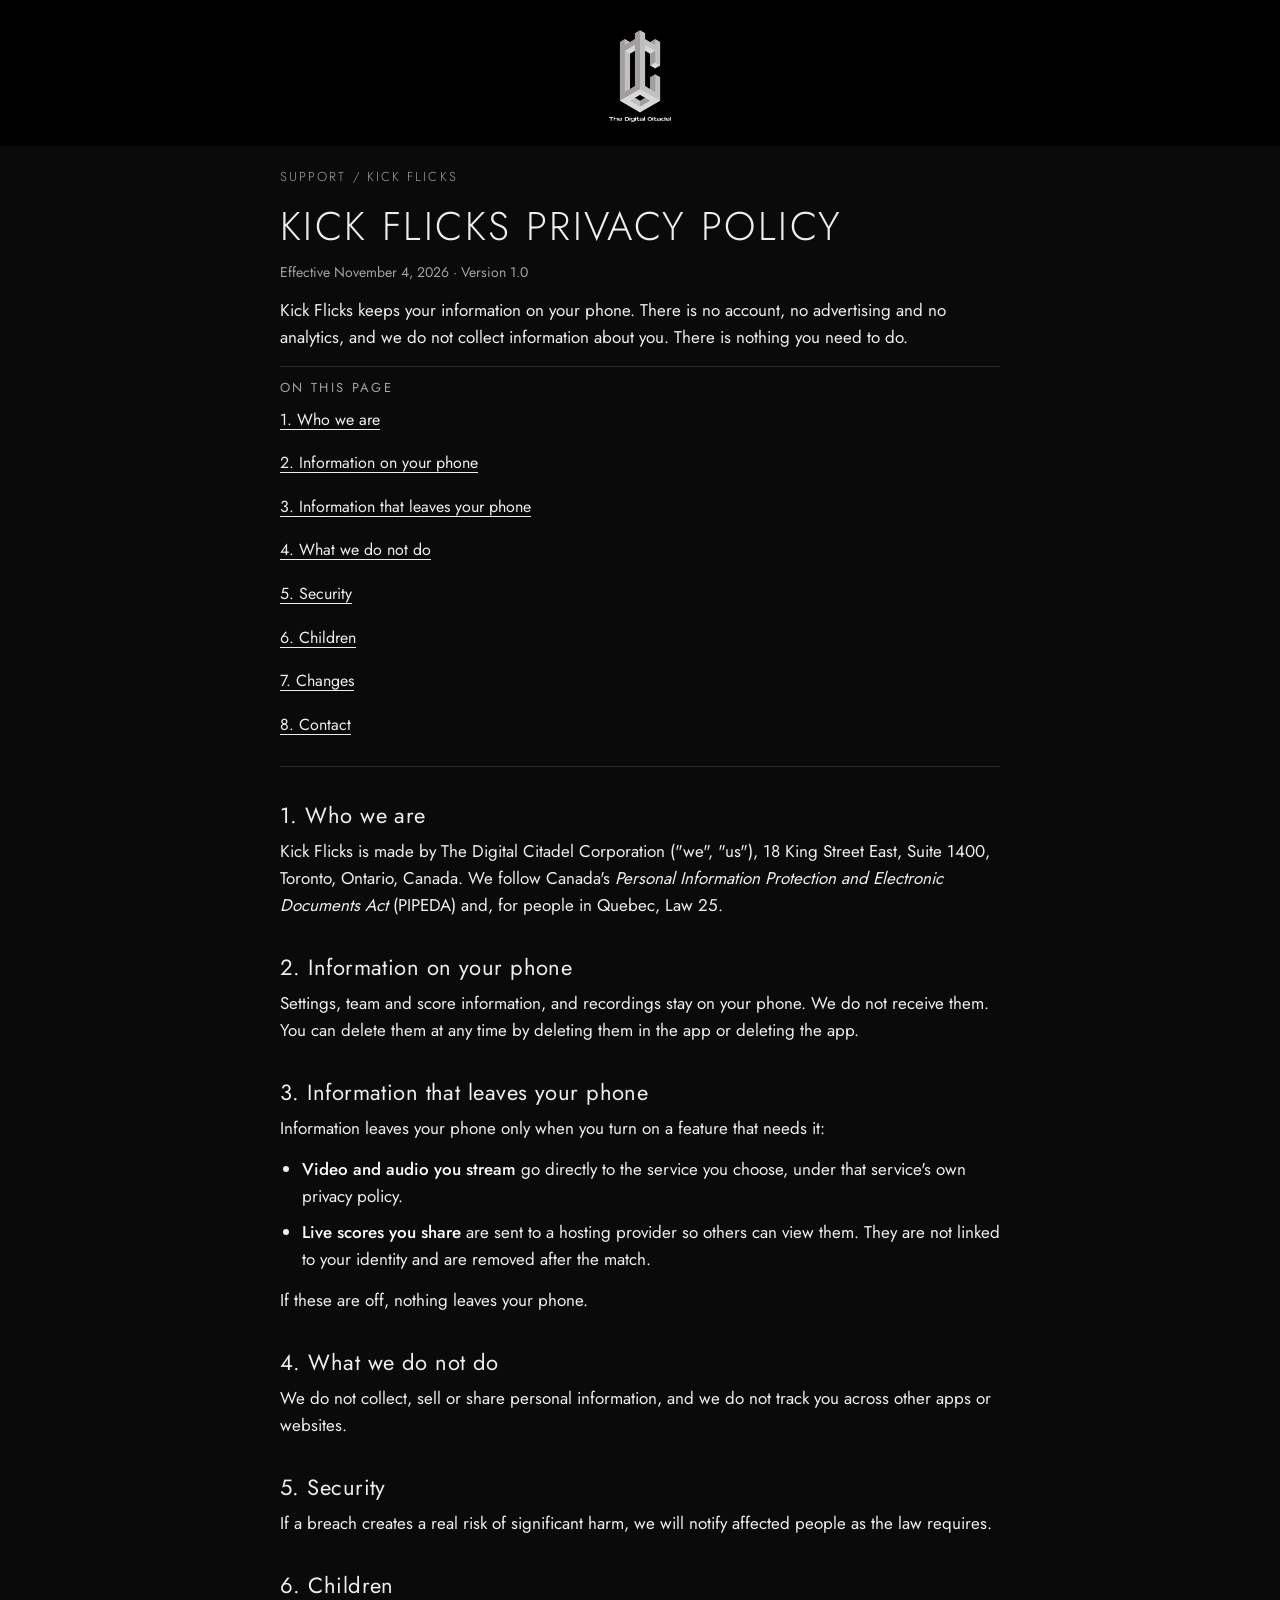
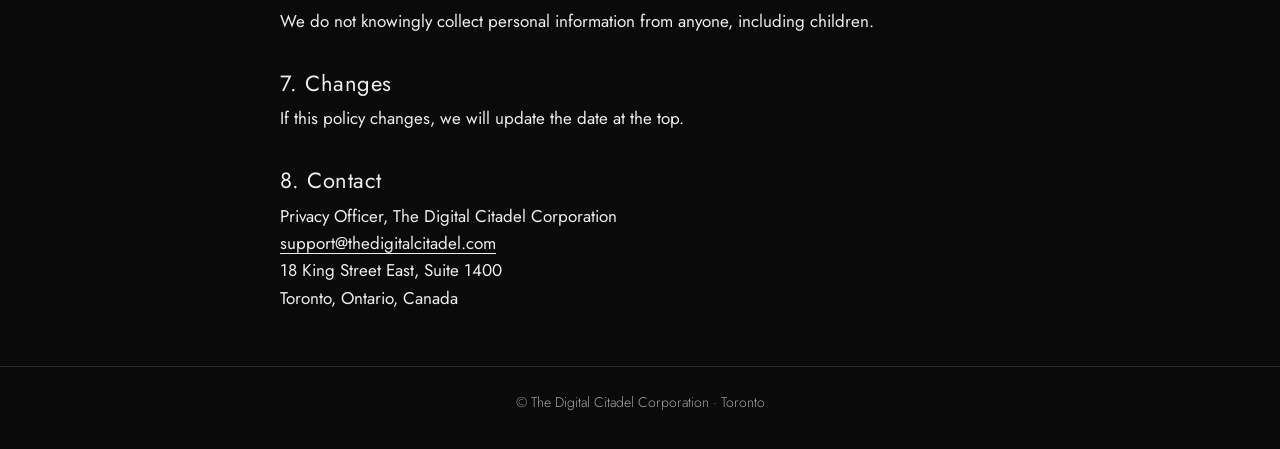
==== kickflicks/privacy/index.html @ 508fe77c "Add Kick Flicks privacy policy" ====
<!DOCTYPE html>
<html lang="en">
<head>
<meta charset="utf-8">
<meta name="viewport" content="width=device-width, initial-scale=1">
<title>Kick Flicks Privacy Policy</title>
<meta name="description" content="Privacy policy for the Kick Flicks app by The Digital Citadel Corporation.">
<link rel="canonical" href="https://support.thedigitalcitadel.com/kickflicks/privacy/">
<link rel="stylesheet" href="/assets/site.css">
</head>
<body>
<a class="skip" href="#content">Skip to content</a>
<header><img src="/assets/lockup.svg" alt="The Digital Citadel" width="57" height="84"></header>
<div class="crumb">Support / Kick Flicks</div>
<main id="content">
<div class="h"><h1>Kick Flicks Privacy Policy</h1></div>
<div class="doc">
<p class="meta"><strong>Effective November 4, 2026 · Version 1.0</strong></p>
<div class="intro"><p>Kick Flicks keeps your information on your phone. There is no account, no advertising and no analytics, and we do not collect information about you. There is nothing you need to do.</p>
</div>
<nav class="toc" aria-label="On this page"><h2>On this page</h2><ol><li><a href="#s1">1. Who we are</a></li><li><a href="#s2">2. Information on your phone</a></li><li><a href="#s3">3. Information that leaves your phone</a></li><li><a href="#s4">4. What we do not do</a></li><li><a href="#s5">5. Security</a></li><li><a href="#s6">6. Children</a></li><li><a href="#s7">7. Changes</a></li><li><a href="#s8">8. Contact</a></li></ol></nav>
<article>
<h2 class="s" id="s1">1. Who we are</h2>
<p>Kick Flicks is made by The Digital Citadel Corporation ("we", "us"), 18 King Street East, Suite 1400, Toronto, Ontario, Canada. We follow Canada's <em>Personal Information Protection and Electronic Documents Act</em> (PIPEDA) and, for people in Quebec, Law 25.</p>
<h2 class="s" id="s2">2. Information on your phone</h2>
<p>Settings, team and score information, and recordings stay on your phone. We do not receive them. You can delete them at any time by deleting them in the app or deleting the app.</p>
<h2 class="s" id="s3">3. Information that leaves your phone</h2>
<p>Information leaves your phone only when you turn on a feature that needs it:</p>
<ul>
<li><strong>Video and audio you stream</strong> go directly to the service you choose, under that service's own privacy policy.</li>
<li><strong>Live scores you share</strong> are sent to a hosting provider so others can view them. They are not linked to your identity and are removed after the match.</li>
</ul>
<p>If these are off, nothing leaves your phone.</p>
<h2 class="s" id="s4">4. What we do not do</h2>
<p>We do not collect, sell or share personal information, and we do not track you across other apps or websites.</p>
<h2 class="s" id="s5">5. Security</h2>
<p>If a breach creates a real risk of significant harm, we will notify affected people as the law requires.</p>
<h2 class="s" id="s6">6. Children</h2>
<p>We do not knowingly collect personal information from anyone, including children.</p>
<h2 class="s" id="s7">7. Changes</h2>
<p>If this policy changes, we will update the date at the top.</p>
<h2 class="s" id="s8">8. Contact</h2>
<p>Privacy Officer, The Digital Citadel Corporation<br />
<a href="mailto:support@thedigitalcitadel.com">support@thedigitalcitadel.com</a><br />
18 King Street East, Suite 1400<br />
Toronto, Ontario, Canada</p>
</article>
</div>
</main>
<footer>&copy; The Digital Citadel Corporation &middot; Toronto</footer>
</body>
</html>
---- assets/site.css ----
/* support.thedigitalcitadel.com: styles from the v0.2 support-site mockup */
@font-face{font-family:Jost;src:url([data-uri]) format('woff2');font-weight:300 500;font-display:swap}
:root{--bg:#0A0A0B;--panel:#111114;--ink:#EDEDED;--mute:#A1A1AA;--dim:#8B8B94;--line:#2A2A2E;--ff:"Futura PT",Jost,"Futura",system-ui,sans-serif}
*{box-sizing:border-box}
html{background:var(--bg);-webkit-text-size-adjust:100%}
body{margin:0;color:var(--ink);background:var(--bg);font:400 17px/1.6 var(--ff);-webkit-font-smoothing:antialiased}
a{color:var(--ink);text-decoration:underline;text-decoration-thickness:1px;text-underline-offset:4px;overflow-wrap:anywhere}
a:focus-visible,summary:focus-visible{outline:2px solid #fff;outline-offset:3px}
.skip{position:absolute;left:-9999px;top:8px;background:#fff;color:#000;padding:8px 12px;z-index:9}
.skip:focus{left:12px}
header{display:flex;flex-direction:column;align-items:center;padding:28px 20px 22px;background:#000}
header img{height:84px;width:auto;display:block}
.crumb{max-width:720px;margin:0 auto;padding:22px 20px 0;font:300 13px/1.4 var(--ff);letter-spacing:.16em;text-transform:uppercase;color:var(--mute)}
.crumb a{color:var(--mute)}
.h{max-width:720px;margin:0 auto;padding:18px 20px 8px}
.h h1{margin:0;font:300 40px/1.1 var(--ff);letter-spacing:.06em;text-transform:uppercase}
.h p{margin:12px 0 0;color:var(--mute)}
.doc{max-width:720px;margin:0 auto;padding:6px 20px 40px}
.meta{font:300 14px/1.5 var(--ff);color:var(--mute);margin:6px 0 18px}
.doc .meta strong{font-weight:400;color:var(--mute)}
.toc{border-top:1px solid var(--line);border-bottom:1px solid var(--line);padding:14px 0 16px;margin:0 0 26px}
.toc h2{margin:0 0 8px;font:400 13px/1 var(--ff);letter-spacing:.18em;text-transform:uppercase;color:var(--mute)}
.toc ol{margin:0;padding-left:0;list-style:none}
.toc li{padding:5px 0;font-size:16px}
.doc h2.s{margin:34px 0 8px;font:400 22px/1.3 var(--ff);letter-spacing:.02em;scroll-margin-top:16px}
.doc h3{margin:24px 0 6px;font:500 18px/1.4 var(--ff)}
.doc p{margin:0 0 14px}
.doc ul{margin:0 0 14px;padding-left:22px}
.doc li{margin:0 0 8px}
.doc strong{font-weight:500;color:#fff}
.faq details{border-bottom:1px solid var(--line);padding:4px 0}
.faq summary{cursor:pointer;list-style:none;padding:14px 32px 14px 0;font:400 18px/1.4 var(--ff);position:relative;min-height:44px}
.faq summary::-webkit-details-marker{display:none}
.faq summary::after{content:'';position:absolute;right:6px;top:22px;width:9px;height:9px;border-right:1.5px solid #fff;border-bottom:1.5px solid #fff;transform:rotate(45deg)}
.faq details[open] summary::after{transform:rotate(-135deg);top:26px}
.faq details p{margin:0 0 14px;color:#D4D4D8}
.box{border:1px solid var(--line);border-radius:12px;padding:16px;margin:26px 0 0;background:var(--panel)}
.box h3{margin:0 0 6px;font:400 13px/1 var(--ff);letter-spacing:.18em;text-transform:uppercase;color:var(--mute)}
.box p{margin:0;color:#D4D4D8}
.box a{font-size:18px}
footer{border-top:1px solid var(--line);padding:24px 20px 34px;text-align:center;font:300 14px/1.7 var(--ff);color:var(--mute)}
footer a{color:var(--mute)}
@media (min-width:900px){header{padding:30px 48px 24px}header img{height:92px}.doc,.h,.crumb{max-width:760px}}
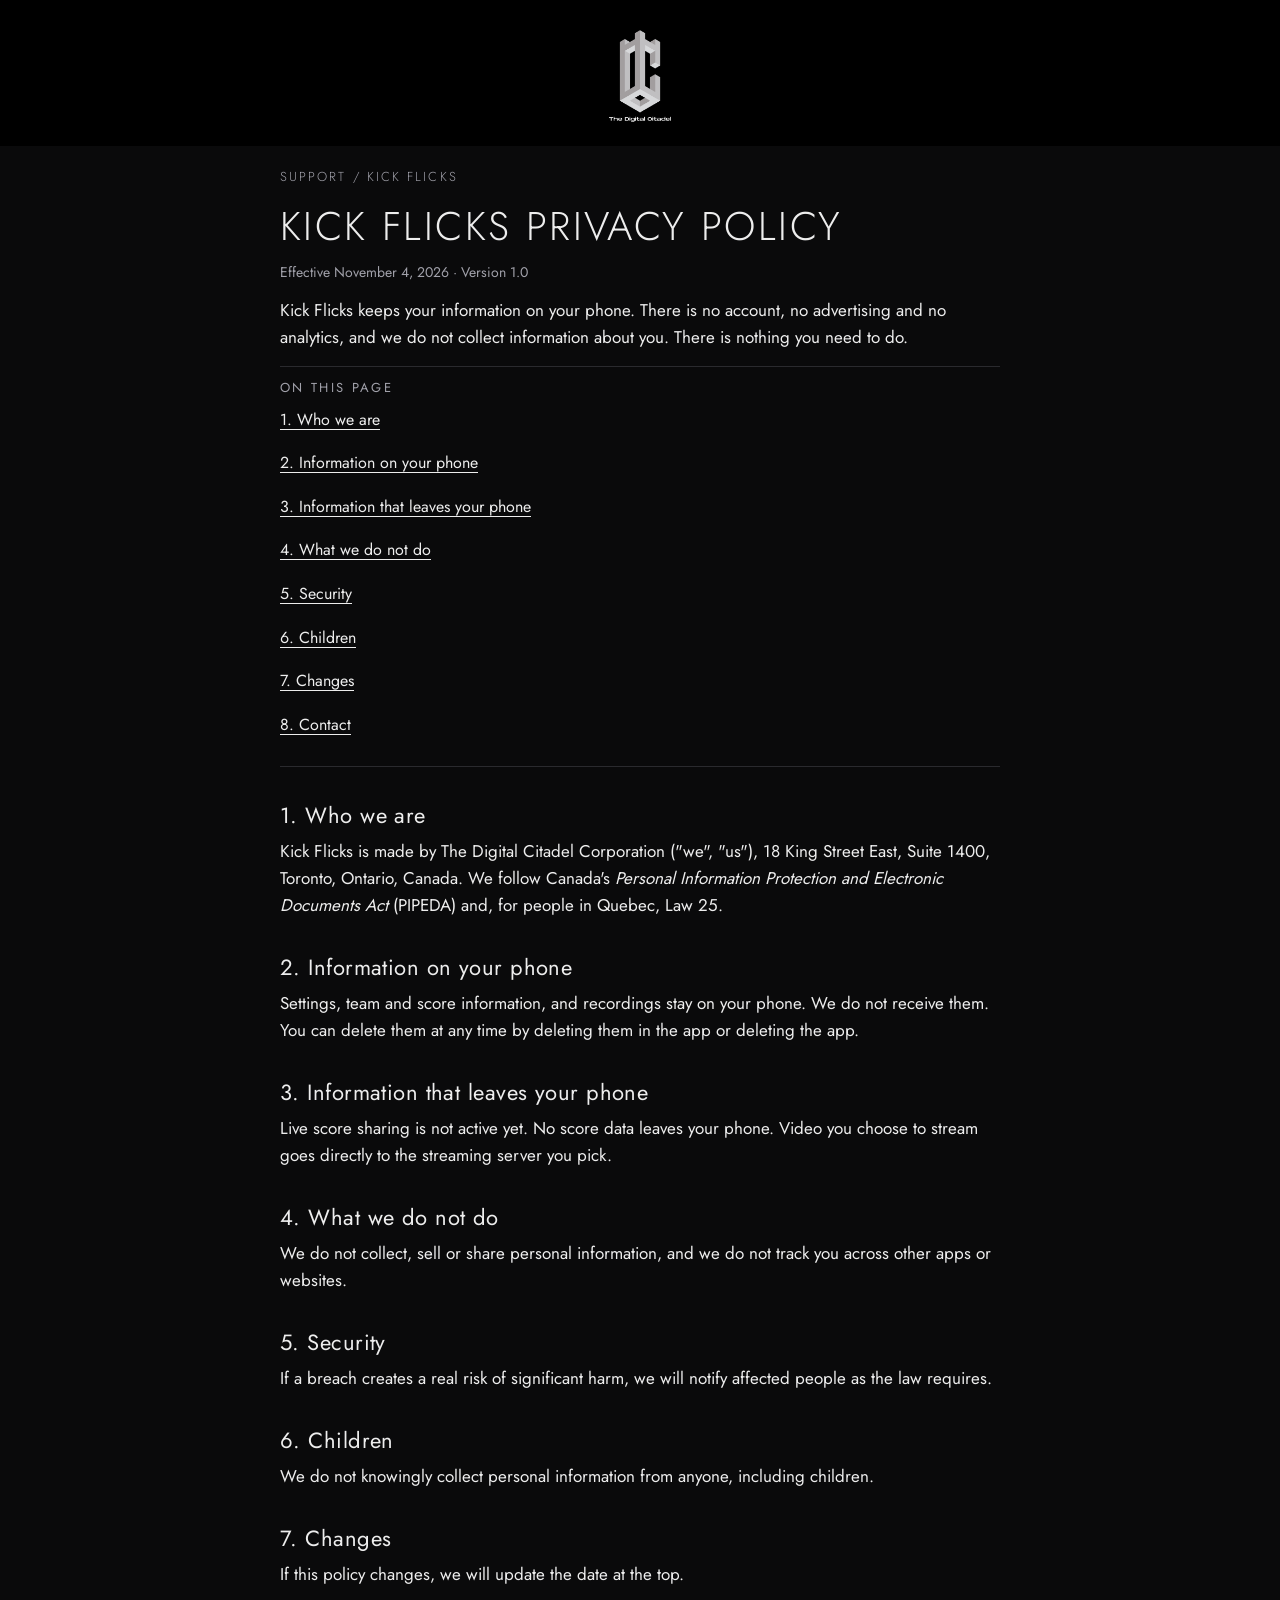
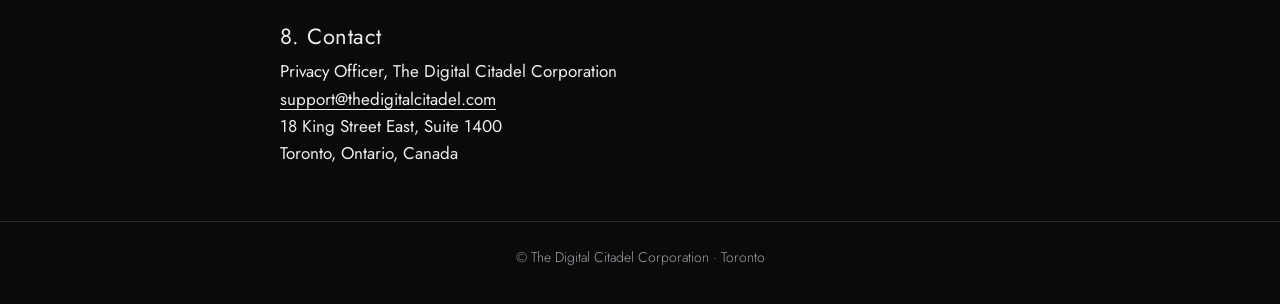
==== commit 15b471c9: "Kick Flicks privacy: correct section 3" ====
--- a/kickflicks/privacy/index.html
+++ b/kickflicks/privacy/index.html
@@ -25,12 +25,7 @@
 <h2 class="s" id="s2">2. Information on your phone</h2>
 <p>Settings, team and score information, and recordings stay on your phone. We do not receive them. You can delete them at any time by deleting them in the app or deleting the app.</p>
 <h2 class="s" id="s3">3. Information that leaves your phone</h2>
-<p>Information leaves your phone only when you turn on a feature that needs it:</p>
-<ul>
-<li><strong>Video and audio you stream</strong> go directly to the service you choose, under that service's own privacy policy.</li>
-<li><strong>Live scores you share</strong> are sent to a hosting provider so others can view them. They are not linked to your identity and are removed after the match.</li>
-</ul>
-<p>If these are off, nothing leaves your phone.</p>
+<p>Live score sharing is not active yet. No score data leaves your phone. Video you choose to stream goes directly to the streaming server you pick.</p>
 <h2 class="s" id="s4">4. What we do not do</h2>
 <p>We do not collect, sell or share personal information, and we do not track you across other apps or websites.</p>
 <h2 class="s" id="s5">5. Security</h2>
